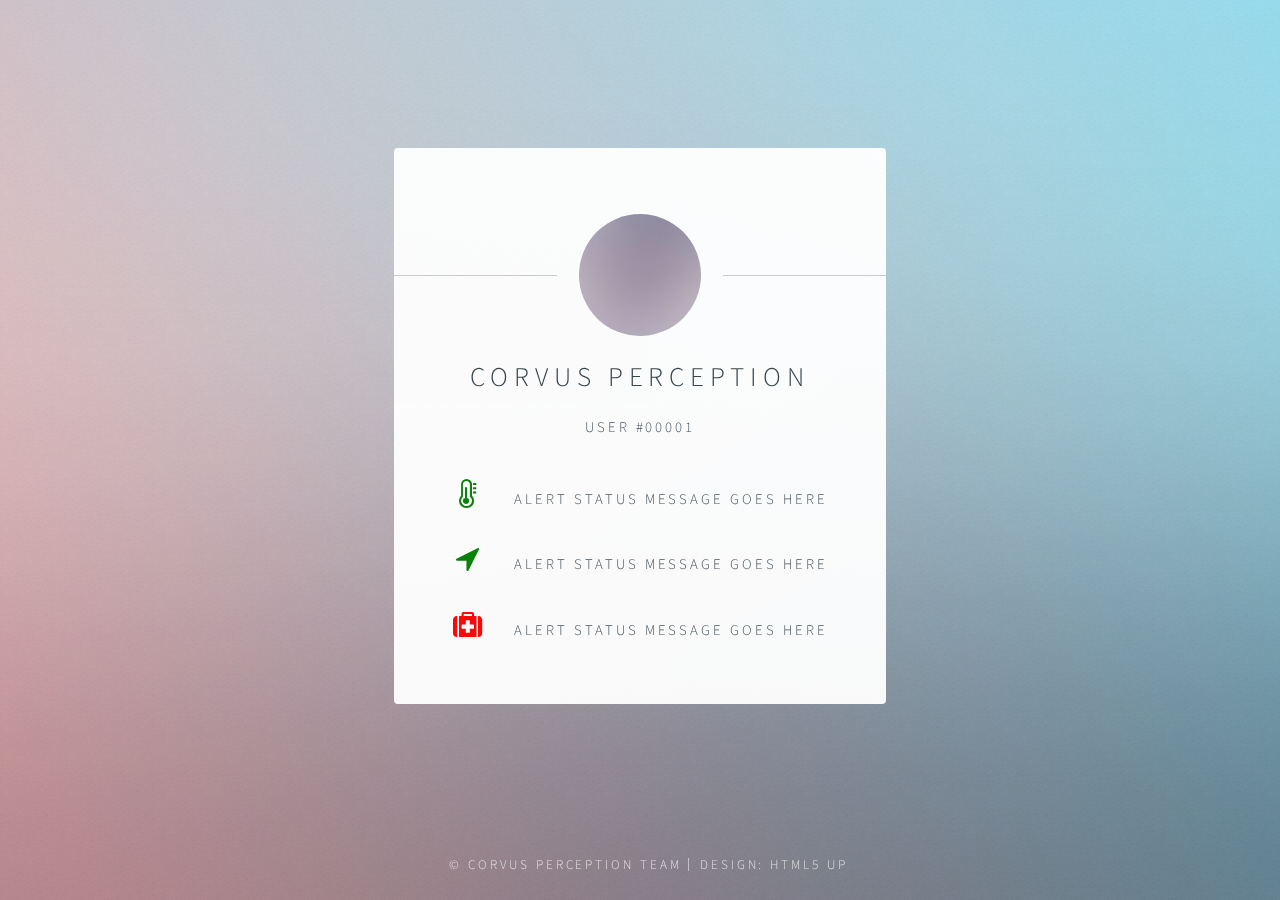
==== public_html/index.html @ ba84eb55 "Add files via upload" ====
<!DOCTYPE HTML>
<!--
	Identity by HTML5 UP
	html5up.net | @ajlkn
	Free for personal and commercial use under the CCA 3.0 license (html5up.net/license)
-->
<html>
	<head>
		<title>Corvus Perception - Alert Page</title>
		<meta charset="utf-8" />
		<meta name="viewport" content="width=device-width, initial-scale=1" />
		<!--[if lte IE 8]><script src="assets/js/html5shiv.js"></script><![endif]-->
		<link rel="stylesheet" href="assets/css/main.css" />
		
		<!--[if lte IE 9]><link rel="stylesheet" href="assets/css/ie9.css" /><![endif]-->
		<!--[if lte IE 8]><link rel="stylesheet" href="assets/css/ie8.css" /><![endif]-->
		<noscript><link rel="stylesheet" href="assets/css/noscript.css" /></noscript>
	</head>
	<body class="is-loading">

		<!-- Wrapper -->
			<div id="wrapper">

				<!-- Main -->
					<section id="main">
						<header>
							<span class="avatar"><img src="images/avatar.jpg" alt="" /></span>
							<h1>Corvus Perception</h1>
							<p>USER #00001</p>
						</header>
						<!--
						<hr />
						<h2>Extra Stuff!</h2>
						<form method="post" action="#">
							<div class="field">
								<input type="text" name="name" id="name" placeholder="Name" />
							</div>
							<div class="field">
								<input type="email" name="email" id="email" placeholder="Email" />
							</div>
							<div class="field">
								<div class="select-wrapper">
									<select name="department" id="department">
										<option value="">Department</option>
										<option value="sales">Sales</option>
										<option value="tech">Tech Support</option>
										<option value="null">/dev/null</option>
									</select>
								</div>
							</div>
							<div class="field">
								<textarea name="message" id="message" placeholder="Message" rows="4"></textarea>
							</div>
							<div class="field">
								<input type="checkbox" id="human" name="human" /><label for="human">I'm a human</label>
							</div>
							<div class="field">
								<label>But are you a robot?</label>
								<input type="radio" id="robot_yes" name="robot" /><label for="robot_yes">Yes</label>
								<input type="radio" id="robot_no" name="robot" /><label for="robot_no">No</label>
							</div>
							<ul class="actions">
								<li><a href="#" class="button">Get Started</a></li>
							</ul>
						</form>
						<hr />
						-->
						<section id="alerts">
							<table>
								<tr>
									<td class="not-alerting">
									<i class="fa fa-thermometer-three-quarters fa-2x link-icon" alt="Temperature"></i>
									</td>
									<td>
									Alert Status Message goes here
									</td>
								</tr>
								<tr>
									<td class="not-alerting">
									<i class="fa fa-location-arrow fa-2x link-icon" alt="Location"></i>
									</td>
									<td>
									Alert Status Message goes here
									</td>
								</tr>
								<tr>
									<td class="alerting">
									<i class="fa fa-medkit fa-2x link-icon" alt="Health Emergency"></i>
									</td>
									<td>
									Alert Status Message goes here
									</td>
								</tr>
							</table>
						</section>
					</section>

				<!-- Footer -->
					<footer id="footer">
						<ul class="copyright">
							<li>&copy; Corvus Perception Team </li><li>Design: <a href="http://html5up.net">HTML5 UP</a></li>
						</ul>
					</footer>

			</div>

		<!-- Scripts -->
			<!--[if lte IE 8]><script src="assets/js/respond.min.js"></script><![endif]-->
			<script>
				if ('addEventListener' in window) {
					window.addEventListener('load', function() { document.body.className = document.body.className.replace(/\bis-loading\b/, ''); });
					document.body.className += (navigator.userAgent.match(/(MSIE|rv:11\.0)/) ? ' is-ie' : '');
				}
			</script>

	</body>
</html>
---- public_html/assets/css/main.css ----
@charset "UTF-8";
@import url(font-awesome.min.css);
@import url("https://fonts.googleapis.com/css?family=Source+Sans+Pro:300");

/*
	Identity by HTML5 UP
	html5up.net | @ajlkn
	Free for personal and commercial use under the CCA 3.0 license (html5up.net/license)
*/

/* Reset */

	html, body, div, span, applet, object, iframe, h1, h2, h3, h4, h5, h6, p, blockquote, pre, a, abbr, acronym, address, big, cite, code, del, dfn, em, img, ins, kbd, q, s, samp, small, strike, strong, sub, sup, tt, var, b, u, i, center, dl, dt, dd, ol, ul, li, fieldset, form, label, legend, table, caption, tbody, tfoot, thead, tr, th, td, article, aside, canvas, details, embed, figure, figcaption, footer, header, hgroup, menu, nav, output, ruby, section, summary, time, mark, audio, video {
		margin: 0;
		padding: 0;
		border: 0;
		font-size: 100%;
		font: inherit;
		vertical-align: baseline;
	}

	article, aside, details, figcaption, figure, footer, header, hgroup, menu, nav, section {
		display: block;
	}

	body {
		line-height: 1;
	}

	ol, ul {
		list-style: none;
	}

	blockquote, q {
		quotes: none;
	}

	blockquote:before, blockquote:after, q:before, q:after {
		content: '';
		content: none;
	}

	table {
		border-collapse: collapse;
		border-spacing: 0;
	}

	body {
		-webkit-text-size-adjust: none;
	}

/* Box Model */

	*, *:before, *:after {
		-moz-box-sizing: border-box;
		-webkit-box-sizing: border-box;
		box-sizing: border-box;
	}

/* Basic */

	@media screen and (max-width: 480px) {

		html, body {
			min-width: 320px;
		}

	}

	body.is-loading *, body.is-loading *:before, body.is-loading *:after {
		-moz-animation: none !important;
		-webkit-animation: none !important;
		-ms-animation: none !important;
		animation: none !important;
		-moz-transition: none !important;
		-webkit-transition: none !important;
		-ms-transition: none !important;
		transition: none !important;
	}

	html {
		height: 100%;
	}

	body {
		height: 100%;
		background-color: #ffffff;
		background-image: url("images/overlay.png"), -moz-linear-gradient(60deg, rgba(255, 165, 150, 0.5) 5%, rgba(0, 228, 255, 0.35)), url("../../images/bg.jpg");
		background-image: url("images/overlay.png"), -webkit-linear-gradient(60deg, rgba(255, 165, 150, 0.5) 5%, rgba(0, 228, 255, 0.35)), url("../../images/bg.jpg");
		background-image: url("images/overlay.png"), -ms-linear-gradient(60deg, rgba(255, 165, 150, 0.5) 5%, rgba(0, 228, 255, 0.35)), url("../../images/bg.jpg");
		background-image: url("images/overlay.png"), linear-gradient(60deg, rgba(255, 165, 150, 0.5) 5%, rgba(0, 228, 255, 0.35)), url("../../images/bg.jpg");
		background-repeat: repeat,			no-repeat,			no-repeat;
		background-size: 100px 100px, cover,				cover;
		background-position: top left,		center center,		bottom center;
		background-attachment: fixed,			fixed,				fixed;
	}

		body:after {
			content: '';
			display: block;
			position: fixed;
			top: 0;
			left: 0;
			width: 100%;
			height: inherit;
			opacity: 0;
			z-index: 1;
			background-color: #ffffff;
			background-image: url("images/overlay.png"), -moz-linear-gradient(60deg, rgba(255, 165, 150, 0.5) 5%, rgba(0, 228, 255, 0.35));
			background-image: url("images/overlay.png"), -webkit-linear-gradient(60deg, rgba(255, 165, 150, 0.5) 5%, rgba(0, 228, 255, 0.35));
			background-image: url("images/overlay.png"), -ms-linear-gradient(60deg, rgba(255, 165, 150, 0.5) 5%, rgba(0, 228, 255, 0.35));
			background-image: url("images/overlay.png"), linear-gradient(60deg, rgba(255, 165, 150, 0.5) 5%, rgba(0, 228, 255, 0.35));
			background-repeat: repeat,			no-repeat;
			background-size: 100px 100px, cover;
			background-position: top left,		center center;
			-moz-transition: opacity 1.75s ease-out;
			-webkit-transition: opacity 1.75s ease-out;
			-ms-transition: opacity 1.75s ease-out;
			transition: opacity 1.75s ease-out;
		}

		body.is-loading:after {
			opacity: 1;
		}

/* Type */

	body, input, select, textarea {
		color: #414f57;
		font-family: "Source Sans Pro", Helvetica, sans-serif;
		font-size: 14pt;
		font-weight: 300;
		line-height: 2;
		letter-spacing: 0.2em;
		text-transform: uppercase;
	}

		@media screen and (max-width: 1680px) {

			body, input, select, textarea {
				font-size: 11pt;
			}

		}

		@media screen and (max-width: 480px) {

			body, input, select, textarea {
				font-size: 10pt;
				line-height: 1.75;
			}

		}

	a {
		-moz-transition: color 0.2s ease, border-color 0.2s ease;
		-webkit-transition: color 0.2s ease, border-color 0.2s ease;
		-ms-transition: color 0.2s ease, border-color 0.2s ease;
		transition: color 0.2s ease, border-color 0.2s ease;
		color: inherit;
		text-decoration: none;
	}

		a:before {
			-moz-transition: color 0.2s ease, text-shadow 0.2s ease;
			-webkit-transition: color 0.2s ease, text-shadow 0.2s ease;
			-ms-transition: color 0.2s ease, text-shadow 0.2s ease;
			transition: color 0.2s ease, text-shadow 0.2s ease;
		}

		a:hover {
			color: #ff7496;
		}

	strong, b {
		color: #313f47;
	}

	em, i {
		font-style: italic;
	}

	p {
		margin: 0 0 1.5em 0;
	}

	h1, h2, h3, h4, h5, h6 {
		color: #313f47;
		line-height: 1.5;
		margin: 0 0 0.75em 0;
	}

		h1 a, h2 a, h3 a, h4 a, h5 a, h6 a {
			color: inherit;
			text-decoration: none;
		}

	h1 {
		font-size: 1.85em;
		letter-spacing: 0.22em;
		margin: 0 0 0.525em 0;
	}

	h2 {
		font-size: 1.25em;
	}

	h3 {
		font-size: 1em;
	}

	h4 {
		font-size: 1em;
	}

	h5 {
		font-size: 1em;
	}

	h6 {
		font-size: 1em;
	}

	@media screen and (max-width: 480px) {

		h1 {
			font-size: 1.65em;
		}

	}

	sub {
		font-size: 0.8em;
		position: relative;
		top: 0.5em;
	}

	sup {
		font-size: 0.8em;
		position: relative;
		top: -0.5em;
	}

	hr {
		border: 0;
		border-bottom: solid 1px #c8cccf;
		margin: 3em 0;
	}

/* Form */

	form {
		margin: 0 0 1.5em 0;
	}

		form > .field {
			margin: 0 0 1.5em 0;
		}

			form > .field > :last-child {
				margin-bottom: 0;
			}

	label {
		color: #313f47;
		display: block;
		font-size: 0.9em;
		margin: 0 0 0.75em 0;
	}

	input[type="text"],
	input[type="password"],
	input[type="email"],
	input[type="tel"],
	select,
	textarea {
		-moz-appearance: none;
		-webkit-appearance: none;
		-ms-appearance: none;
		appearance: none;
		border-radius: 4px;
		border: solid 1px #c8cccf;
		color: inherit;
		display: block;
		outline: 0;
		padding: 0 1em;
		text-decoration: none;
		width: 100%;
	}

		input[type="text"]:invalid,
		input[type="password"]:invalid,
		input[type="email"]:invalid,
		input[type="tel"]:invalid,
		select:invalid,
		textarea:invalid {
			box-shadow: none;
		}

		input[type="text"]:focus,
		input[type="password"]:focus,
		input[type="email"]:focus,
		input[type="tel"]:focus,
		select:focus,
		textarea:focus {
			border-color: #ff7496;
		}

	.select-wrapper {
		text-decoration: none;
		display: block;
		position: relative;
	}

		.select-wrapper:before {
			content: "";
			-moz-osx-font-smoothing: grayscale;
			-webkit-font-smoothing: antialiased;
			font-family: FontAwesome;
			font-style: normal;
			font-weight: normal;
			text-transform: none !important;
		}

		.select-wrapper:before {
			color: #c8cccf;
			display: block;
			height: 2.75em;
			line-height: 2.75em;
			pointer-events: none;
			position: absolute;
			right: 0;
			text-align: center;
			top: 0;
			width: 2.75em;
		}

		.select-wrapper select::-ms-expand {
			display: none;
		}

	input[type="text"],
	input[type="password"],
	input[type="email"],
	select {
		height: 2.75em;
	}

	textarea {
		padding: 0.75em 1em;
	}

	input[type="checkbox"],
	input[type="radio"] {
		-moz-appearance: none;
		-webkit-appearance: none;
		-ms-appearance: none;
		appearance: none;
		display: block;
		float: left;
		margin-right: -2em;
		opacity: 0;
		width: 1em;
		z-index: -1;
	}

		input[type="checkbox"] + label,
		input[type="radio"] + label {
			text-decoration: none;
			color: #414f57;
			cursor: pointer;
			display: inline-block;
			font-size: 1em;
			font-weight: 300;
			padding-left: 2.4em;
			padding-right: 0.75em;
			position: relative;
		}

			input[type="checkbox"] + label:before,
			input[type="radio"] + label:before {
				-moz-osx-font-smoothing: grayscale;
				-webkit-font-smoothing: antialiased;
				font-family: FontAwesome;
				font-style: normal;
				font-weight: normal;
				text-transform: none !important;
			}

			input[type="checkbox"] + label:before,
			input[type="radio"] + label:before {
				border-radius: 4px;
				border: solid 1px #c8cccf;
				content: '';
				display: inline-block;
				height: 1.65em;
				left: 0;
				line-height: 1.58125em;
				position: absolute;
				text-align: center;
				top: 0.15em;
				width: 1.65em;
			}

		input[type="checkbox"]:checked + label:before,
		input[type="radio"]:checked + label:before {
			color: #ff7496;
			content: '\f00c';
		}

		input[type="checkbox"]:focus + label:before,
		input[type="radio"]:focus + label:before {
			border-color: #ff7496;
		}

	input[type="checkbox"] + label:before {
		border-radius: 4px;
	}

	input[type="radio"] + label:before {
		border-radius: 100%;
	}

	::-webkit-input-placeholder {
		color: #616f77 !important;
		opacity: 1.0;
	}

	:-moz-placeholder {
		color: #616f77 !important;
		opacity: 1.0;
	}

	::-moz-placeholder {
		color: #616f77 !important;
		opacity: 1.0;
	}

	:-ms-input-placeholder {
		color: #616f77 !important;
		opacity: 1.0;
	}

	.formerize-placeholder {
		color: #616f77 !important;
		opacity: 1.0;
	}

/* Icon */

	.icon {
		text-decoration: none;
		position: relative;
		border-bottom: none;
	}

		.icon:before {
			-moz-osx-font-smoothing: grayscale;
			-webkit-font-smoothing: antialiased;
			font-family: FontAwesome;
			font-style: normal;
			font-weight: normal;
			text-transform: none !important;
		}

		.icon > .label {
			display: none;
		}

/* List */

	ol {
		list-style: decimal;
		margin: 0 0 1.5em 0;
		padding-left: 1.25em;
	}

		ol li {
			padding-left: 0.25em;
		}

	ul {
		list-style: disc;
		margin: 0 0 1.5em 0;
		padding-left: 1em;
	}

		ul li {
			padding-left: 0.5em;
		}

		ul.alt {
			list-style: none;
			padding-left: 0;
		}

			ul.alt li {
				border-top: solid 1px #c8cccf;
				padding: 0.5em 0;
			}

				ul.alt li:first-child {
					border-top: 0;
					padding-top: 0;
				}

		ul.icons {
			cursor: default;
			list-style: none;
			padding-left: 0;
			margin-top: -0.675em;
		}

			ul.icons li {
				display: inline-block;
				padding: 0.675em 0.5em;
			}

				ul.icons li a {
					text-decoration: none;
					position: relative;
					display: block;
					width: 3.75em;
					height: 3.75em;
					border-radius: 100%;
					border: solid 1px #c8cccf;
					line-height: 3.75em;
					overflow: hidden;
					text-align: center;
					text-indent: 3.75em;
					white-space: nowrap;
				}

					ul.icons li a:before {
						-moz-osx-font-smoothing: grayscale;
						-webkit-font-smoothing: antialiased;
						font-family: FontAwesome;
						font-style: normal;
						font-weight: normal;
						text-transform: none !important;
					}

					ul.icons li a:before {
						color: #ffffff;
						text-shadow: 1.25px 0px 0px #c8cccf, -1.25px 0px 0px #c8cccf, 0px 1.25px 0px #c8cccf, 0px -1.25px 0px #c8cccf;
					}

					ul.icons li a:hover:before {
						text-shadow: 1.25px 0px 0px #ff7496, -1.25px 0px 0px #ff7496, 0px 1.25px 0px #ff7496, 0px -1.25px 0px #ff7496;
					}

					ul.icons li a:before {
						position: absolute;
						top: 0;
						left: 0;
						width: inherit;
						height: inherit;
						font-size: 1.85rem;
						line-height: inherit;
						text-align: center;
						text-indent: 0;
					}

					ul.icons li a:hover {
						border-color: #ff7496;
					}

			@media screen and (max-width: 480px) {

				ul.icons li a:before {
					font-size: 1.5rem;
				}

			}

		ul.actions {
			cursor: default;
			list-style: none;
			padding-left: 0;
		}

			ul.actions li {
				display: inline-block;
				padding: 0 0.75em 0 0;
				vertical-align: middle;
			}

				ul.actions li:last-child {
					padding-right: 0;
				}

	dl {
		margin: 0 0 1.5em 0;
	}

		dl dt {
			display: block;
			margin: 0 0 0.75em 0;
		}

		dl dd {
			margin-left: 1.5em;
		}

/* Button */

	input[type="submit"],
	input[type="reset"],
	input[type="button"],
	button,
	.button {
		-moz-appearance: none;
		-webkit-appearance: none;
		-ms-appearance: none;
		appearance: none;
		-moz-transition: background-color 0.2s ease-in-out, border-color 0.2s ease-in-out, color 0.2s ease-in-out;
		-webkit-transition: background-color 0.2s ease-in-out, border-color 0.2s ease-in-out, color 0.2s ease-in-out;
		-ms-transition: background-color 0.2s ease-in-out, border-color 0.2s ease-in-out, color 0.2s ease-in-out;
		transition: background-color 0.2s ease-in-out, border-color 0.2s ease-in-out, color 0.2s ease-in-out;
		display: inline-block;
		height: 2.75em;
		line-height: 2.75em;
		padding: 0 1.5em;
		background-color: transparent;
		border-radius: 4px;
		border: solid 1px #c8cccf;
		color: #414f57 !important;
		cursor: pointer;
		text-align: center;
		text-decoration: none;
		white-space: nowrap;
	}

		input[type="submit"]:hover,
		input[type="reset"]:hover,
		input[type="button"]:hover,
		button:hover,
		.button:hover {
			border-color: #ff7496;
			color: #ff7496 !important;
		}

		input[type="submit"].icon,
		input[type="reset"].icon,
		input[type="button"].icon,
		button.icon,
		.button.icon {
			padding-left: 1.35em;
		}

			input[type="submit"].icon:before,
			input[type="reset"].icon:before,
			input[type="button"].icon:before,
			button.icon:before,
			.button.icon:before {
				margin-right: 0.5em;
			}

		input[type="submit"].fit,
		input[type="reset"].fit,
		input[type="button"].fit,
		button.fit,
		.button.fit {
			display: block;
			width: 100%;
			margin: 0 0 0.75em 0;
		}

		input[type="submit"].small,
		input[type="reset"].small,
		input[type="button"].small,
		button.small,
		.button.small {
			font-size: 0.8em;
		}

		input[type="submit"].big,
		input[type="reset"].big,
		input[type="button"].big,
		button.big,
		.button.big {
			font-size: 1.35em;
		}

		input[type="submit"].disabled, input[type="submit"]:disabled,
		input[type="reset"].disabled,
		input[type="reset"]:disabled,
		input[type="button"].disabled,
		input[type="button"]:disabled,
		button.disabled,
		button:disabled,
		.button.disabled,
		.button:disabled {
			-moz-pointer-events: none;
			-webkit-pointer-events: none;
			-ms-pointer-events: none;
			pointer-events: none;
			opacity: 0.5;
		}

/* Main */

	#main {
		position: relative;
		max-width: 100%;
		min-width: 27em;
		padding: 4.5em 3em 3em 3em ;
		background: #ffffff;
		border-radius: 4px;
		cursor: default;
		opacity: 0.95;
		text-align: center;
		-moz-transform-origin: 50% 50%;
		-webkit-transform-origin: 50% 50%;
		-ms-transform-origin: 50% 50%;
		transform-origin: 50% 50%;
		-moz-transform: rotateX(0deg);
		-webkit-transform: rotateX(0deg);
		-ms-transform: rotateX(0deg);
		transform: rotateX(0deg);
		-moz-transition: opacity 1s ease, -moz-transform 1s ease;
		-webkit-transition: opacity 1s ease, -webkit-transform 1s ease;
		-ms-transition: opacity 1s ease, -ms-transform 1s ease;
		transition: opacity 1s ease, transform 1s ease;
	}

		#main .avatar {
			position: relative;
			display: block;
			margin-bottom: 1.5em;
		}

			#main .avatar img {
				display: block;
				margin: 0 auto;
				border-radius: 100%;
				box-shadow: 0 0 0 1.5em #ffffff;
			}

			#main .avatar:before {
				content: '';
				display: block;
				position: absolute;
				top: 50%;
				left: -3em;
				width: calc(100% + 6em);
				height: 1px;
				z-index: -1;
				background: #c8cccf;
			}

		@media screen and (max-width: 480px) {

			#main {
				min-width: 0;
				width: 100%;
				padding: 4em 2em 2.5em 2em ;
			}

				#main .avatar:before {
					left: -2em;
					width: calc(100% + 4em);
				}

		}

		body.is-loading #main {
			opacity: 0;
			-moz-transform: rotateX(15deg);
			-webkit-transform: rotateX(15deg);
			-ms-transform: rotateX(15deg);
			transform: rotateX(15deg);
		}

/* Footer */

	#footer {
		-moz-align-self: -moz-flex-end;
		-webkit-align-self: -webkit-flex-end;
		-ms-align-self: -ms-flex-end;
		align-self: flex-end;
		width: 100%;
		padding: 1.5em 0 0 0;
		color: rgba(255, 255, 255, 0.75);
		cursor: default;
		text-align: center;
	}

		#footer .copyright {
			margin: 0;
			padding: 0;
			font-size: 0.9em;
			list-style: none;
		}

			#footer .copyright li {
				display: inline-block;
				margin: 0 0 0 0.45em;
				padding: 0 0 0 0.85em;
				border-left: solid 1px rgba(255, 255, 255, 0.5);
				line-height: 1;
			}

				#footer .copyright li:first-child {
					border-left: 0;
				}

/* Wrapper */

	#wrapper {
		display: -moz-flex;
		display: -webkit-flex;
		display: -ms-flex;
		display: flex;
		-moz-align-items: center;
		-webkit-align-items: center;
		-ms-align-items: center;
		align-items: center;
		-moz-justify-content: space-between;
		-webkit-justify-content: space-between;
		-ms-justify-content: space-between;
		justify-content: space-between;
		-moz-flex-direction: column;
		-webkit-flex-direction: column;
		-ms-flex-direction: column;
		flex-direction: column;
		-moz-perspective: 1000px;
		-webkit-perspective: 1000px;
		-ms-perspective: 1000px;
		perspective: 1000px;
		position: relative;
		min-height: 100%;
		padding: 1.5em;
		z-index: 2;
	}

		#wrapper > * {
			z-index: 1;
		}

		#wrapper:before {
			content: '';
			display: block;
		}

		@media screen and (max-width: 360px) {

			#wrapper {
				padding: 0.75em;
			}

		}

		body.is-ie #wrapper {
			height: 100%;
		}
		
		
		
		
/* FONT AWESOME STUFF */

.not-alerting {
  color: green
}
.alerting {
  color: red
}


td {
    padding: 15px;
    text-align: center;
}
---- public_html/assets/css/ie9.css ----
/*
	Identity by HTML5 UP
	html5up.net | @ajlkn
	Free for personal and commercial use under the CCA 3.0 license (html5up.net/license)
*/

/* Basic */

	body {
		background-image: url("../../images/bg.jpg");
		background-repeat: no-repeat;
		background-size: cover;
		background-position: bottom center;
		background-attachment: fixed;
	}

		body:after {
			display: none;
		}

/* List */

	ul.icons li a:before {
		color: #c8cccf;
	}

	ul.icons li a:hover:before {
		color: #ff7496;
	}

/* Wrapper */

	#wrapper {
		text-align: center;
	}

/* Main */

	#main {
		display: inline-block;
	}
---- public_html/assets/css/ie8.css ----
/*
	Identity by HTML5 UP
	html5up.net | @ajlkn
	Free for personal and commercial use under the CCA 3.0 license (html5up.net/license)
*/

/* List */

	ul.icons li a {
		-ms-behavior: url("assets/js/PIE.htc");
	}

		ul.icons li a:before {
			text-align: center;
			font-size: 26px;
		}

/* Main */

	#main {
		-ms-behavior: url("assets/js/PIE.htc");
	}

		#main .avatar img {
			-ms-behavior: url("assets/js/PIE.htc");
		}

/* Footer */

	#footer {
		color: #fff;
	}

		#footer .copyright li {
			border-left: solid 1px #fff;
		}
---- public_html/assets/css/noscript.css ----
/*
	Identity by HTML5 UP
	html5up.net | @ajlkn
	Free for personal and commercial use under the CCA 3.0 license (html5up.net/license)
*/

/* Basic */

	body:after {
		display: none;
	}

/* Main */

	#main {
		-moz-transform: none !important;
		-webkit-transform: none !important;
		-ms-transform: none !important;
		transform: none !important;
		opacity: 1 !important;
	}
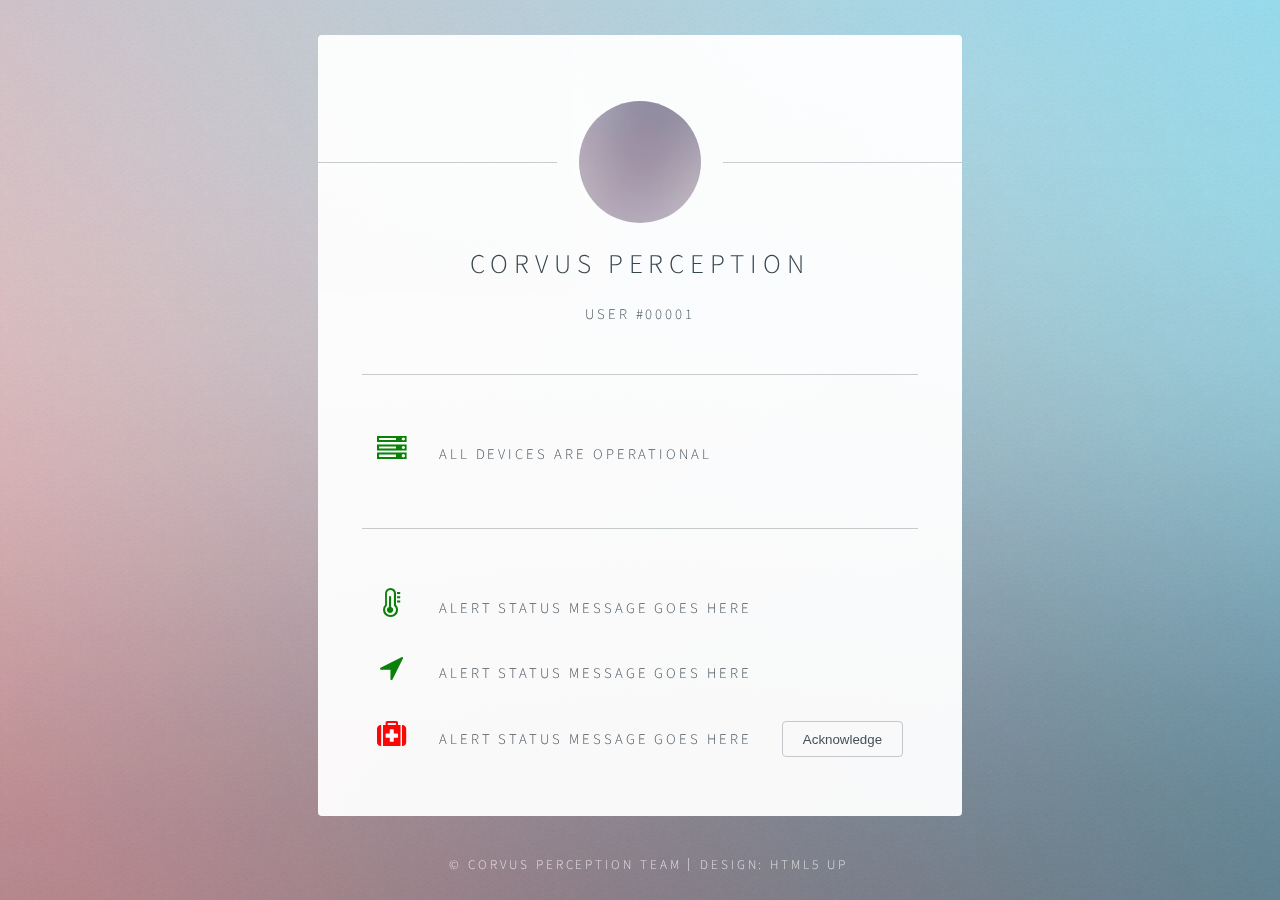
==== commit ea8d462e: "Added system health icon" ====
--- a/public_html/index.html
+++ b/public_html/index.html
@@ -28,43 +28,20 @@
 							<h1>Corvus Perception</h1>
 							<p>USER #00001</p>
 						</header>
-						<!--
 						<hr />
-						<h2>Extra Stuff!</h2>
-						<form method="post" action="#">
-							<div class="field">
-								<input type="text" name="name" id="name" placeholder="Name" />
-							</div>
-							<div class="field">
-								<input type="email" name="email" id="email" placeholder="Email" />
-							</div>
-							<div class="field">
-								<div class="select-wrapper">
-									<select name="department" id="department">
-										<option value="">Department</option>
-										<option value="sales">Sales</option>
-										<option value="tech">Tech Support</option>
-										<option value="null">/dev/null</option>
-									</select>
-								</div>
-							</div>
-							<div class="field">
-								<textarea name="message" id="message" placeholder="Message" rows="4"></textarea>
-							</div>
-							<div class="field">
-								<input type="checkbox" id="human" name="human" /><label for="human">I'm a human</label>
-							</div>
-							<div class="field">
-								<label>But are you a robot?</label>
-								<input type="radio" id="robot_yes" name="robot" /><label for="robot_yes">Yes</label>
-								<input type="radio" id="robot_no" name="robot" /><label for="robot_no">No</label>
-							</div>
-							<ul class="actions">
-								<li><a href="#" class="button">Get Started</a></li>
-							</ul>
-						</form>
+						<section id="system">
+							<table>
+								<tr>
+									<td class="not-alerting">
+									<i class="fa fa-server fa-2x link-icon" alt="Temperature"></i>
+									</td>
+									<td>
+									All devices are operational
+									</td>
+								</tr>
+							</table>
+						</section>
 						<hr />
-						-->
 						<section id="alerts">
 							<table>
 								<tr>
@@ -89,6 +66,9 @@
 									</td>
 									<td>
 									Alert Status Message goes here
+									</td>
+									<td>
+									<button type="button">Acknowledge</button>
 									</td>
 								</tr>
 							</table>
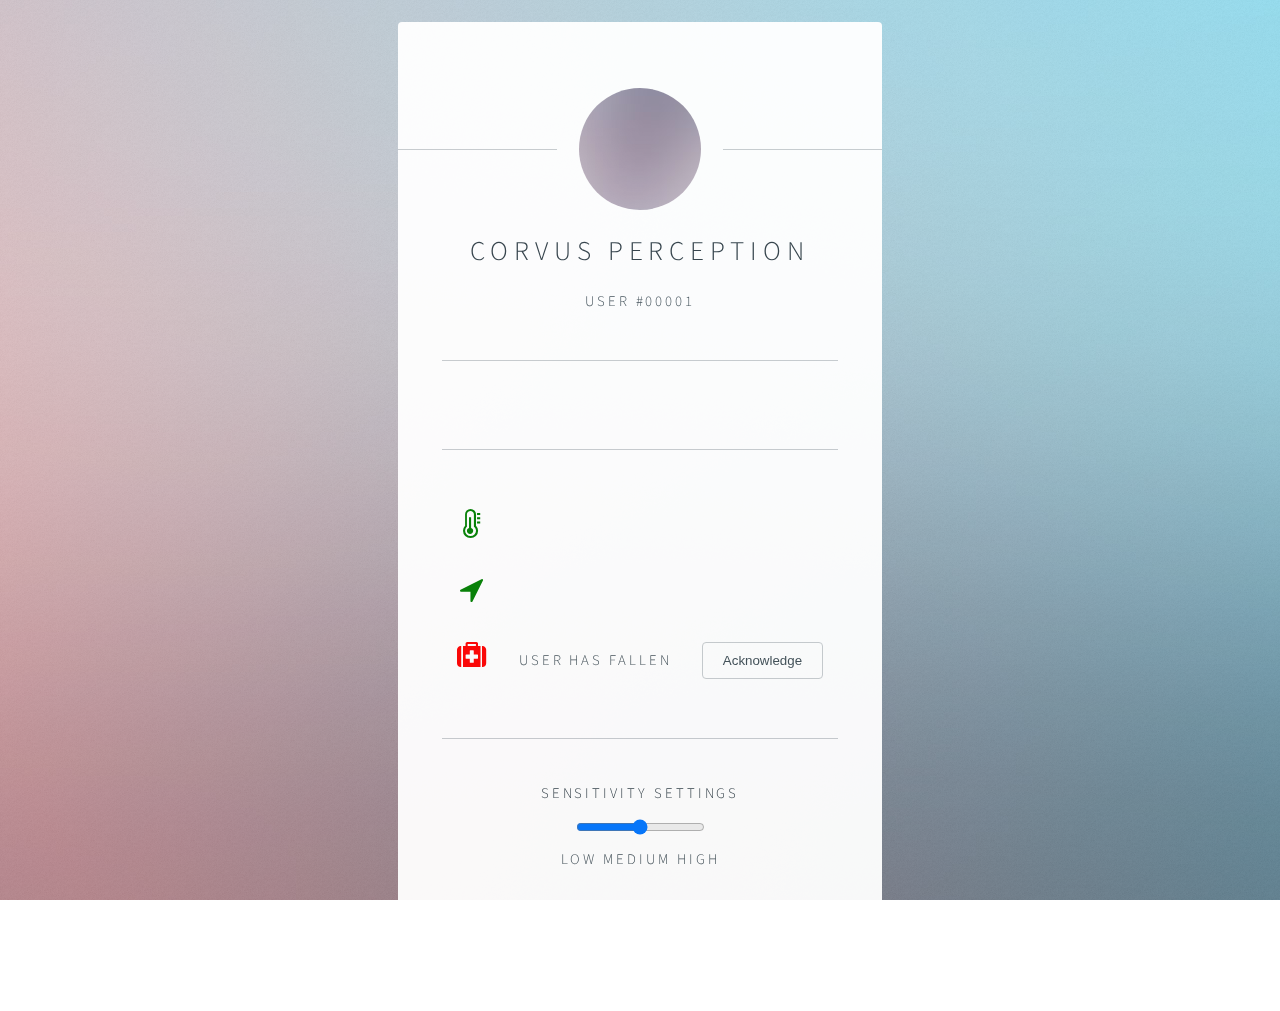
==== commit 12eafa8c: "Added demo script and template updates" ====
--- a/public_html/index.html
+++ b/public_html/index.html
@@ -11,12 +11,17 @@
 		<meta name="viewport" content="width=device-width, initial-scale=1" />
 		<!--[if lte IE 8]><script src="assets/js/html5shiv.js"></script><![endif]-->
 		<link rel="stylesheet" href="assets/css/main.css" />
-		
+		<script src="https://ajax.googleapis.com/ajax/libs/jquery/3.1.1/jquery.min.js"></script>
 		<!--[if lte IE 9]><link rel="stylesheet" href="assets/css/ie9.css" /><![endif]-->
 		<!--[if lte IE 8]><link rel="stylesheet" href="assets/css/ie8.css" /><![endif]-->
 		<noscript><link rel="stylesheet" href="assets/css/noscript.css" /></noscript>
 	</head>
-	<body class="is-loading">
+	<body>
+	
+	
+	
+	
+
 
 		<!-- Wrapper -->
 			<div id="wrapper">
@@ -26,52 +31,48 @@
 						<header>
 							<span class="avatar"><img src="images/avatar.jpg" alt="" /></span>
 							<h1>Corvus Perception</h1>
-							<p>USER #00001</p>
+							<p id="userNum">USER #00001</p>
 						</header>
 						<hr />
 						<section id="system">
 							<table>
-								<tr>
-									<td class="not-alerting">
-									<i class="fa fa-server fa-2x link-icon" alt="Temperature"></i>
-									</td>
-									<td>
-									All devices are operational
-									</td>
+								<tr id="SystemRow">
 								</tr>
 							</table>
 						</section>
 						<hr />
 						<section id="alerts">
 							<table>
-								<tr>
+								<tr id="TempRow">
 									<td class="not-alerting">
 									<i class="fa fa-thermometer-three-quarters fa-2x link-icon" alt="Temperature"></i>
 									</td>
-									<td>
-									Alert Status Message goes here
-									</td>
+									<td></td>
 								</tr>
-								<tr>
+								<tr id="LocationRow">
 									<td class="not-alerting">
 									<i class="fa fa-location-arrow fa-2x link-icon" alt="Location"></i>
 									</td>
-									<td>
-									Alert Status Message goes here
-									</td>
+									<td></td>
 								</tr>
-								<tr>
+								<tr id="FallRow">
 									<td class="alerting">
 									<i class="fa fa-medkit fa-2x link-icon" alt="Health Emergency"></i>
 									</td>
 									<td>
-									Alert Status Message goes here
+									USER HAS FALLEN
 									</td>
 									<td>
-									<button type="button">Acknowledge</button>
+									<button type="button" onclick="onFallAck()">Acknowledge</button>
 									</td>
 								</tr>
 							</table>
+						</section>
+						<hr />
+						<section>
+							<h3>Sensitivity Settings</h3>
+							<input id="sensitivitySlider" type="range" min="0" max="2" step="1" value="1"/>
+							<p>Low       Medium		  High </p>
 						</section>
 					</section>
 
@@ -83,15 +84,38 @@
 					</footer>
 
 			</div>
+			
 
-		<!-- Scripts -->
-			<!--[if lte IE 8]><script src="assets/js/respond.min.js"></script><![endif]-->
-			<script>
-				if ('addEventListener' in window) {
-					window.addEventListener('load', function() { document.body.className = document.body.className.replace(/\bis-loading\b/, ''); });
-					document.body.className += (navigator.userAgent.match(/(MSIE|rv:11\.0)/) ? ' is-ie' : '');
-				}
-			</script>
+	<!-- Scripts -->
+	<script>
+	
+		if(typeof(EventSource) !== "undefined") {
+			var source = new EventSource("demo.php");
+			source.onmessage = function(event) {
+				document.getElementById("SystemRow").innerHTML = event.data;
+			};
+		} else {
+			document.getElementById("SystemRow").innerHTML = "Sorry, your browser does not support server-sent events...";
+		}
+	
+	function onSysAck() {
+			document.getElementById("SystemRow").innerHTML = '<td class="not-alerting"><i class="fa fa-server fa-2x link-icon" alt="System"></i></td><td>All devices are operational</td>';
+		}
+		
+	function onTempAck() {
+			document.getElementById("TempRow").innerHTML = '<td class="not-alerting"><i class="fa fa-thermometer-three-quarters fa-2x link-icon" alt="Temperature"></i></td><td></td>';
+		}
+		
+	function onLocAck() {
+			document.getElementById("LocationRow").innerHTML = '<td class="not-alerting"><i class="fa fa-location-arrow fa-2x link-icon" alt="Location"></i></td><td></td>';
+		}
+		
+	function onFallAck() {
+			document.getElementById("FallRow").innerHTML = '<td class="not-alerting"><i class="fa fa-medkit fa-2x link-icon" alt="Health Emergency"></i></td><td></td>';
+		}
+	
+	</script>
+	
 
 	</body>
 </html>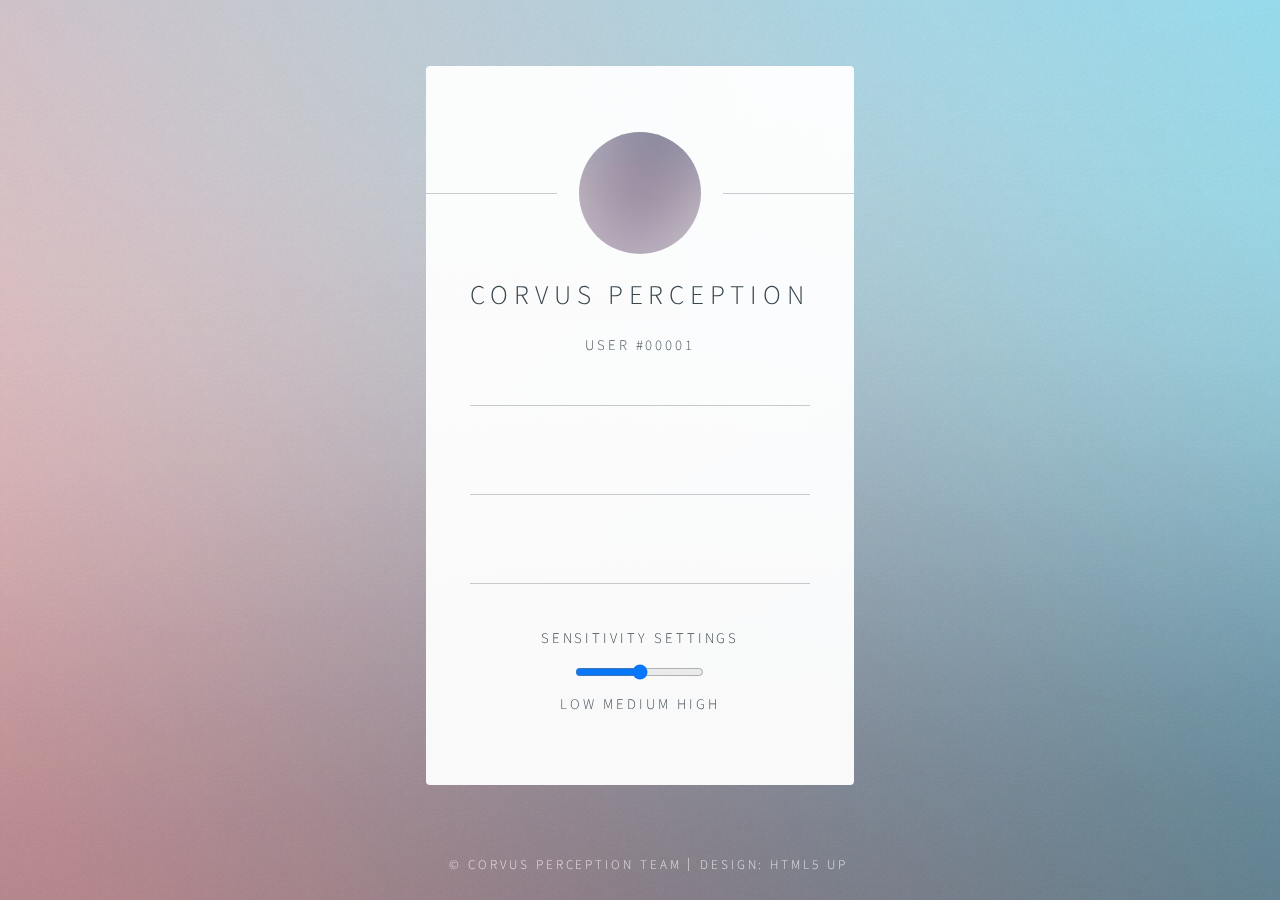
==== commit b0f29b0a: "Rewrote Awknowledgement Button" ====
--- a/public_html/index.html
+++ b/public_html/index.html
@@ -4,6 +4,11 @@
 	html5up.net | @ajlkn
 	Free for personal and commercial use under the CCA 3.0 license (html5up.net/license)
 -->
+
+<?php
+include('mysql_conn.php');
+?>
+
 <html>
 	<head>
 		<title>Corvus Perception - Alert Page</title>
@@ -34,38 +39,17 @@
 							<p id="userNum">USER #00001</p>
 						</header>
 						<hr />
-						<section id="system">
+						<section id="system_health">
 							<table>
-								<tr id="SystemRow">
-								</tr>
+								<tr id="System"></tr>
 							</table>
 						</section>
 						<hr />
 						<section id="alerts">
 							<table>
-								<tr id="TempRow">
-									<td class="not-alerting">
-									<i class="fa fa-thermometer-three-quarters fa-2x link-icon" alt="Temperature"></i>
-									</td>
-									<td></td>
-								</tr>
-								<tr id="LocationRow">
-									<td class="not-alerting">
-									<i class="fa fa-location-arrow fa-2x link-icon" alt="Location"></i>
-									</td>
-									<td></td>
-								</tr>
-								<tr id="FallRow">
-									<td class="alerting">
-									<i class="fa fa-medkit fa-2x link-icon" alt="Health Emergency"></i>
-									</td>
-									<td>
-									USER HAS FALLEN
-									</td>
-									<td>
-									<button type="button" onclick="onFallAck()">Acknowledge</button>
-									</td>
-								</tr>
+								<tr id="Temperature"></tr>
+								<tr id="Location"></tr>
+								<tr id="Health"></tr>
 							</table>
 						</section>
 						<hr />
@@ -89,29 +73,132 @@
 	<!-- Scripts -->
 	<script>
 	
-		if(typeof(EventSource) !== "undefined") {
-			var source = new EventSource("demo.php");
-			source.onmessage = function(event) {
-				document.getElementById("SystemRow").innerHTML = event.data;
-			};
-		} else {
-			document.getElementById("SystemRow").innerHTML = "Sorry, your browser does not support server-sent events...";
-		}
+	function check_status(){
+		$.get('demo.php',function(data)
+		{
+			data = JSON.parse(data);
+			for(var i = 0; i < data.length; i++) {
+				var obj = data[i];
+
+				switch(obj.AlertType) {
+					case "System":
+					
+						if (obj.Status == 1){
+							var AlertLevel = '<td class="alerting">';
+							var AlertLevel2 = '<td>There is an error with one of the devices</td><td><button type="button" onclick="onSysAck()">Acknowledge</button></td>';
+						}else{
+							var AlertLevel = '<td class="not-alerting">';
+							var AlertLevel2 = '<td>All devices are operational</td>';
+						}
+						
+						var Icon = '<i class="fa fa-server fa-2x link-icon" alt="System"></i></td>';
+						
+						break;
+						
+					case "Temperature":
+					
+						if (obj.Status == 1){
+							var AlertLevel = '<td class="alerting">';
+							var AlertLevel2 = '<td>Temperature outside of preset range</td><td><button type="button" onclick="onTempAck()">Acknowledge</button></td>';
+						}else{
+							var AlertLevel = '<td class="not-alerting">';
+							var AlertLevel2 = '<td></td>';
+						}
+					
+						var Icon = '<i class="fa fa-thermometer-three-quarters fa-2x link-icon" alt="Temperature"></i></td>';
+						break;
+						
+					case "Location":
+						if (obj.Status == 1){
+							var AlertLevel = '<td class="alerting">';
+							var AlertLevel2 = '<td>User outside of range</td><td><button type="button" onclick="onLocAck()">Acknowledge</button></td>';
+						}else{
+							var AlertLevel = '<td class="not-alerting">';
+							var AlertLevel2 = '<td></td>';
+						}
+					
+						var Icon = '<i class="fa fa-location-arrow fa-2x link-icon" alt="Location"></i></td>';
+						break;
+						
+					case "Health":
+						if (obj.Status == 1){
+							var AlertLevel = '<td class="alerting">';
+							var AlertLevel2 = '<td>USER HAS FALLEN</td><td><button type="button" onclick="onFallAck()">Acknowledge</button></td>';
+						}else{
+							var AlertLevel = '<td class="not-alerting">';
+							var AlertLevel2 = '<td></td>';
+						}
+					
+						var Icon = '<i class="fa fa-medkit fa-2x link-icon" alt="Health Emergency"></i></td>';
+					
+						break;
+						
+					default: 
+						console.log(obj.AlertType);
+				};
+				
+				var UpdatedLevel = AlertLevel.concat(Icon, AlertLevel2); 
+				
+				document.getElementById(obj.AlertType).innerHTML = UpdatedLevel;
+			}
+		});
+		
+	};	
+	setInterval(check_status,1000);
+	
+	
 	
 	function onSysAck() {
-			document.getElementById("SystemRow").innerHTML = '<td class="not-alerting"><i class="fa fa-server fa-2x link-icon" alt="System"></i></td><td>All devices are operational</td>';
+	
+		$.ajax({
+				type: 'POST',
+				url: 'AckButton.php',
+				data: {
+					a_type: "System"
+				}
+		});
+	
+			document.getElementById("System").innerHTML = '<td class="not-alerting"><i class="fa fa-server fa-2x link-icon" alt="System"></i></td><td>All devices are operational</td>';
 		}
 		
 	function onTempAck() {
-			document.getElementById("TempRow").innerHTML = '<td class="not-alerting"><i class="fa fa-thermometer-three-quarters fa-2x link-icon" alt="Temperature"></i></td><td></td>';
+	
+		$.ajax({
+				type: 'POST',
+				url: 'AckButton.php',
+				data: {
+					a_type: "Temperature"
+				}
+		});
+	
+			document.getElementById("Temperature").innerHTML = '<td class="not-alerting"><i class="fa fa-thermometer-three-quarters fa-2x link-icon" alt="Temperature"></i></td><td></td>';
 		}
 		
 	function onLocAck() {
-			document.getElementById("LocationRow").innerHTML = '<td class="not-alerting"><i class="fa fa-location-arrow fa-2x link-icon" alt="Location"></i></td><td></td>';
+	
+		$.ajax({
+				type: 'POST',
+				url: 'AckButton.php',
+				data: {
+					a_type: "Location"
+				}
+		});
+	
+			document.getElementById("Location").innerHTML = '<td class="not-alerting"><i class="fa fa-location-arrow fa-2x link-icon" alt="Location"></i></td><td></td>';
 		}
 		
 	function onFallAck() {
-			document.getElementById("FallRow").innerHTML = '<td class="not-alerting"><i class="fa fa-medkit fa-2x link-icon" alt="Health Emergency"></i></td><td></td>';
+	
+		$.ajax({
+				type: 'POST',
+				url: 'AckButton.php',
+				data: {
+					a_type: "Health"
+				}
+		});
+
+		document.getElementById("Health").innerHTML = '<td class="not-alerting"><i class="fa fa-medkit fa-2x link-icon" alt="Health Emergency"></i></td><td></td>';
+			
 		}
 	
 	</script>
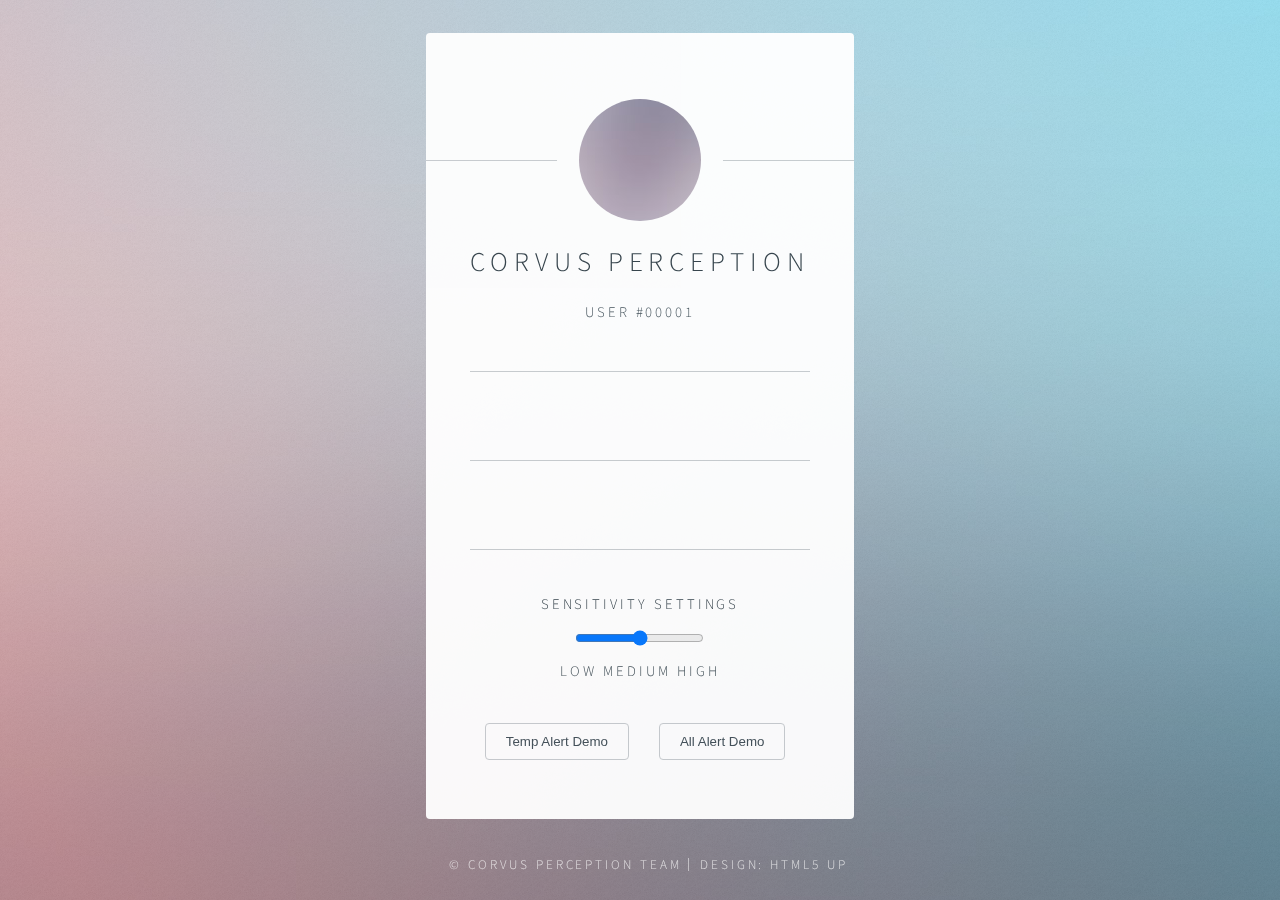
==== commit e4d30f81: "Temperature Alert Working" ====
--- a/public_html/index.html
+++ b/public_html/index.html
@@ -22,11 +22,6 @@
 		<noscript><link rel="stylesheet" href="assets/css/noscript.css" /></noscript>
 	</head>
 	<body>
-	
-	
-	
-	
-
 
 		<!-- Wrapper -->
 			<div id="wrapper">
@@ -57,6 +52,13 @@
 							<h3>Sensitivity Settings</h3>
 							<input id="sensitivitySlider" type="range" min="0" max="2" step="1" value="1"/>
 							<p>Low       Medium		  High </p>
+							
+							<table>
+								<tr>
+									<td><button type="button" onclick="temperatureAlertDemo()">Temp Alert Demo</button></td>
+									<td><button type="button" onclick="AlertDemo()"> All Alert Demo</button></td>
+								</tr>
+							</table>
 						</section>
 					</section>
 
@@ -72,8 +74,8 @@
 
 	<!-- Scripts -->
 	<script>
-	
-	function check_status(){
+		
+		function check_status(){
 		$.get('demo.php',function(data)
 		{
 			data = JSON.parse(data);
@@ -99,7 +101,14 @@
 					
 						if (obj.Status == 1){
 							var AlertLevel = '<td class="alerting">';
-							var AlertLevel2 = '<td>Temperature outside of preset range</td><td><button type="button" onclick="onTempAck()">Acknowledge</button></td>';
+							var AlertLevel2_1 = '<td>Temperature is ';
+							var AlertLevel2_2 = '</td><td><button type="button" onclick="onTempAck()">Acknowledge</button></td>';
+							
+							if (typeof temperatureResult == 'undefined' || temperatureResult == "") {
+								temperatureResult = "outside of preset range"
+							}
+							
+							var AlertLevel2 = AlertLevel2_1.concat(temperatureResult, AlertLevel2_2); 
 						}else{
 							var AlertLevel = '<td class="not-alerting">';
 							var AlertLevel2 = '<td></td>';
@@ -147,7 +156,6 @@
 	setInterval(check_status,1000);
 	
 	
-	
 	function onSysAck() {
 	
 		$.ajax({
@@ -157,9 +165,7 @@
 					a_type: "System"
 				}
 		});
-	
-			document.getElementById("System").innerHTML = '<td class="not-alerting"><i class="fa fa-server fa-2x link-icon" alt="System"></i></td><td>All devices are operational</td>';
-		}
+	};
 		
 	function onTempAck() {
 	
@@ -170,9 +176,9 @@
 					a_type: "Temperature"
 				}
 		});
-	
-			document.getElementById("Temperature").innerHTML = '<td class="not-alerting"><i class="fa fa-thermometer-three-quarters fa-2x link-icon" alt="Temperature"></i></td><td></td>';
-		}
+		
+		temperatureResult = ""
+	}
 		
 	function onLocAck() {
 	
@@ -183,9 +189,7 @@
 					a_type: "Location"
 				}
 		});
-	
-			document.getElementById("Location").innerHTML = '<td class="not-alerting"><i class="fa fa-location-arrow fa-2x link-icon" alt="Location"></i></td><td></td>';
-		}
+	}
 		
 	function onFallAck() {
 	
@@ -196,11 +200,27 @@
 					a_type: "Health"
 				}
 		});
-
-		document.getElementById("Health").innerHTML = '<td class="not-alerting"><i class="fa fa-medkit fa-2x link-icon" alt="Health Emergency"></i></td><td></td>';
-			
-		}
-	
+	}
+	
+	
+	function AlertDemo() {
+	
+		$.ajax({
+			type: 'POST',
+			url: 'AllAlertDemo.php',
+			});
+	}
+		
+	function temperatureAlertDemo() {
+	
+		$.get('temperatureAlert.php',function(data){
+			temperatureResultStr = data;
+		});
+		temperatureResult = temperatureResultStr.concat(" degrees");
+		return temperatureResult
+		
+	};
+		
 	</script>
 	
 
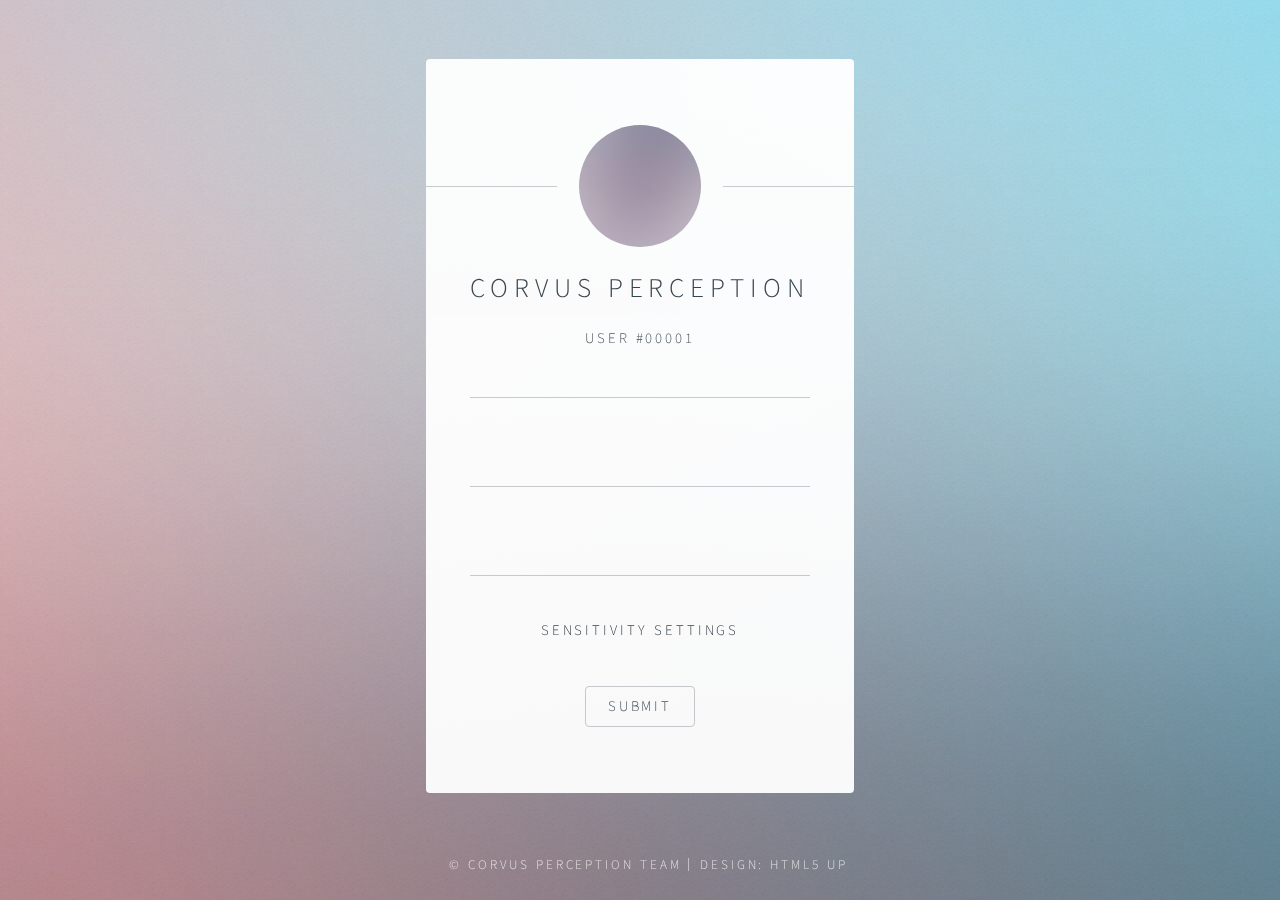
==== commit 4d5d5f77: "Added Working Sensitivity Functions" ====
--- a/public_html/index.html
+++ b/public_html/index.html
@@ -21,7 +21,8 @@
 		<!--[if lte IE 8]><link rel="stylesheet" href="assets/css/ie8.css" /><![endif]-->
 		<noscript><link rel="stylesheet" href="assets/css/noscript.css" /></noscript>
 	</head>
-	<body>
+	
+	<body onload="findSensitivity()">
 
 		<!-- Wrapper -->
 			<div id="wrapper">
@@ -50,15 +51,13 @@
 						<hr />
 						<section>
 							<h3>Sensitivity Settings</h3>
-							<input id="sensitivitySlider" type="range" min="0" max="2" step="1" value="1"/>
-							<p>Low       Medium		  High </p>
-							
-							<table>
-								<tr>
-									<td><button type="button" onclick="temperatureAlertDemo()">Temp Alert Demo</button></td>
-									<td><button type="button" onclick="AlertDemo()"> All Alert Demo</button></td>
-								</tr>
-							</table>
+							<p id="Sensitivity">
+							<form action="SensitivityChange.php" type="POST">
+							<p id="SensitivitySlider">
+							<!-- <input id="SensitivitySlider" name="SensitivitySlider" type="range" min="0" max="2" step="1" value="">  -->
+							<p><table id="CurrentSensitivity"></table></p>
+							<input type="submit" value="Submit">
+							</form>
 						</section>
 					</section>
 
@@ -74,6 +73,40 @@
 
 	<!-- Scripts -->
 	<script>
+	
+		function findSensitivity(){
+		$.get('findSensitivity.php',function(data)
+		{
+			data = JSON.parse(data);
+			for(var i = 0; i < data.length; i++) {
+				var obj = data[i];
+			}
+			
+			SensitivityLevel = obj.Status;
+			var SenInput1 = '<input id="SensitivitySlider" name="SensitivitySlider" type="range" min="0" max="2" step="1" value="';
+			var SenInput2 = '">';
+			
+			var SenInput1 = '<input id="SensitivitySlider" name="SensitivitySlider" type="range" min="0" max="2" step="1" value="';
+			var SenInput2 = '">';
+			
+			var SenInputBar = SenInput1.concat(SensitivityLevel, SenInput2);
+			
+			document.getElementById("SensitivitySlider").innerHTML = SenInputBar;
+			
+			
+			if ( SensitivityLevel == 0){
+				SenLevel = "<td class='not-alerting'>Low</td><td>Medium</td><td>High</td>";
+			}
+			else if (SensitivityLevel == 1){
+				SenLevel = "<td>Low</td><td class='not-alerting'>Medium</td><td>High</td>";
+			}else{
+				SenLevel = "<td>Low</td><td>Medium</td><td class='not-alerting'>High</td>";
+			}
+			
+			document.getElementById("CurrentSensitivity").innerHTML = SenLevel;
+			
+		});
+		};
 		
 		function check_status(){
 		$.get('demo.php',function(data)
@@ -142,6 +175,27 @@
 					
 						break;
 						
+					case "Sensitivity":
+					//temp change to current value of slider
+						if (obj.Status != SensitivityLevel){
+							var AlertLevel = '<p class="alerting">The sensitivity has changed, please refreash the webpage</p>';
+							var AlertLevel2 = '';
+							
+						}else{
+							var AlertLevel = '';
+							var AlertLevel2 = '';
+						}
+						var Icon = '';
+						break;
+						
+				/*
+						var AlertLevel = '<input id="Sensitivity" name="Sensitivity" type="range" min="0" max="2" step="1" oninput="'
+						var AlertLevel2 = '">'
+						
+						var Icon = obj.Status;
+						break;
+				*/
+				
 					default: 
 						console.log(obj.AlertType);
 				};
@@ -202,6 +256,17 @@
 		});
 	}
 	
+		function onSenChange() {
+	
+		$.ajax({
+				type: 'POST',
+				url: 'SensitivityChange.php',
+				data: {
+					a_value: document.getElementByName("SensitivitySlider").value
+				}
+		});
+	}
+	
 	
 	function AlertDemo() {
 	
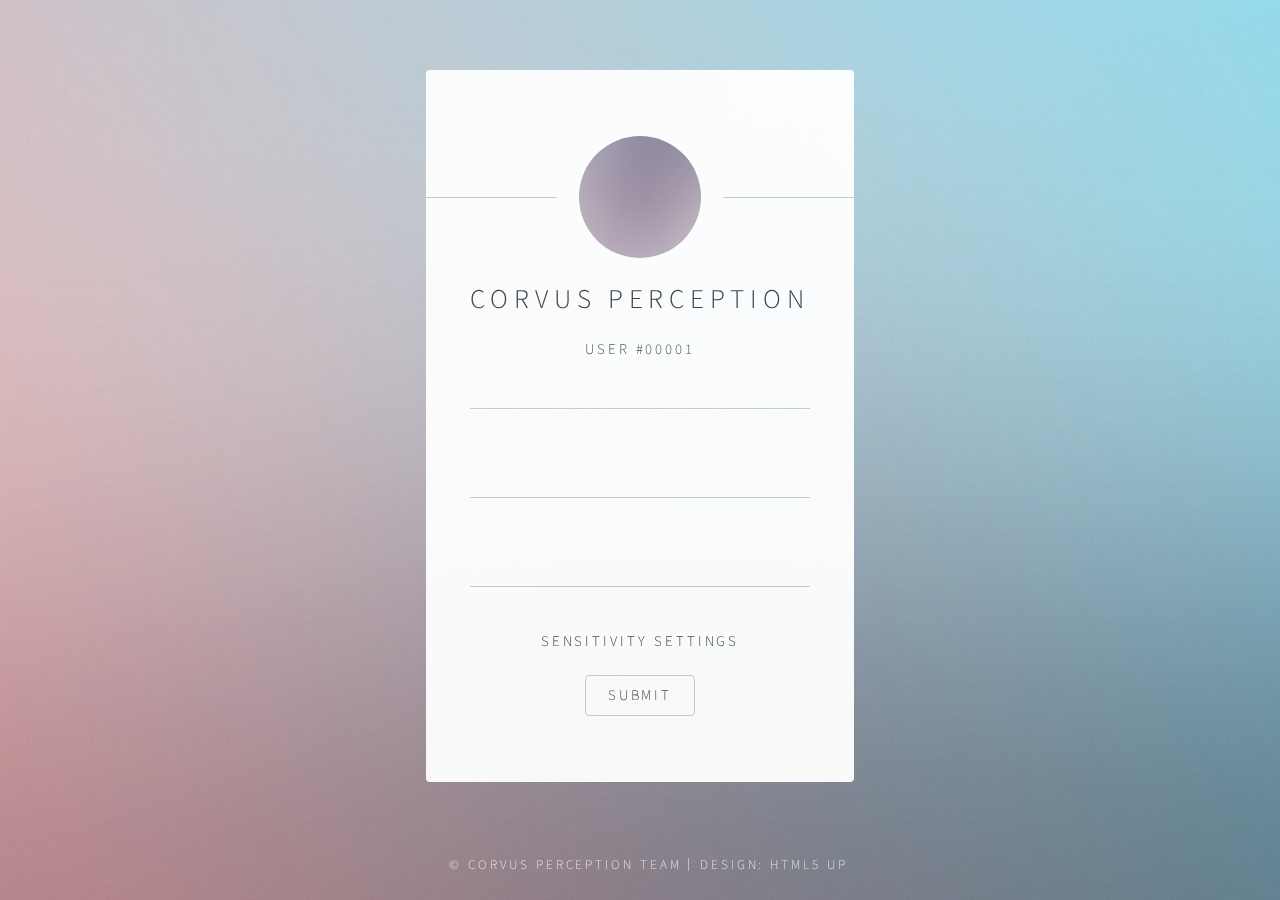
==== commit 0246c220: "Added Alexa Support" ====
--- a/public_html/index.html
+++ b/public_html/index.html
@@ -55,7 +55,7 @@
 							<form action="SensitivityChange.php" type="POST">
 							<p id="SensitivitySlider">
 							<!-- <input id="SensitivitySlider" name="SensitivitySlider" type="range" min="0" max="2" step="1" value="">  -->
-							<p><table id="CurrentSensitivity"></table></p>
+							<table id="CurrentSensitivity"></table>
 							<input type="submit" value="Submit">
 							</form>
 						</section>
@@ -166,6 +166,9 @@
 						if (obj.Status == 1){
 							var AlertLevel = '<td class="alerting">';
 							var AlertLevel2 = '<td>USER HAS FALLEN</td><td><button type="button" onclick="onFallAck()">Acknowledge</button></td>';
+						}else if(obj.Status == 2){
+							var AlertLevel = '<td class="alerting">';
+							var AlertLevel2 = '<td>USER HAS REQUESTED ASSISTANCE</td><td><button type="button" onclick="onFallAck()">Acknowledge</button></td>';
 						}else{
 							var AlertLevel = '<td class="not-alerting">';
 							var AlertLevel2 = '<td></td>';
